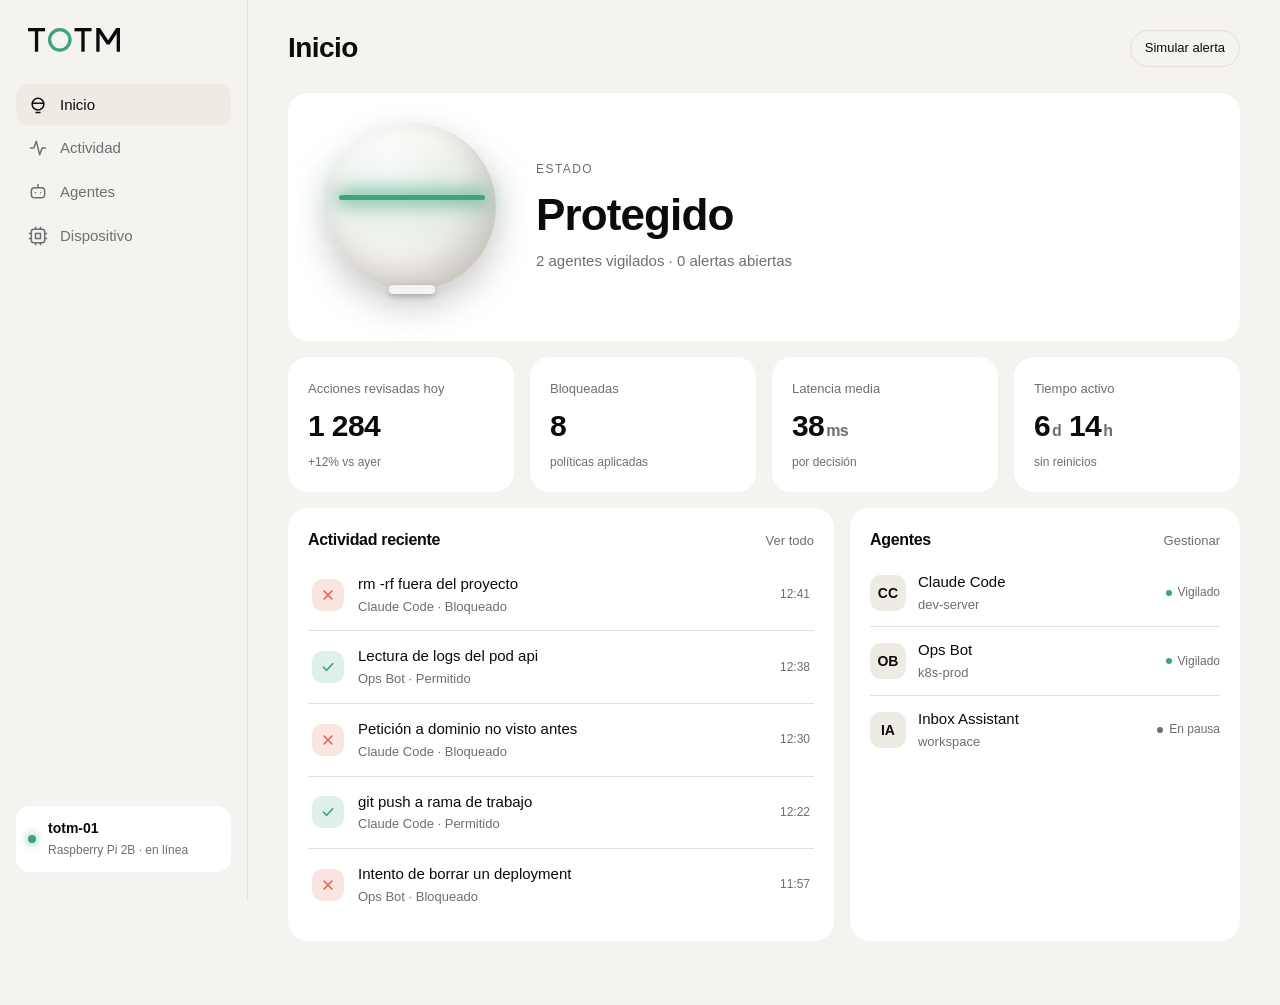
==== app/index.html @ 93d0ed37 "Add TOTM brand, responsive app UI prototype and Meshy 3D generator - brand/: wordmark with jade O ri" ====
<!doctype html>
<html lang="es" data-state="ok">
<head>
  <meta charset="utf-8">
  <meta name="viewport" content="width=device-width,initial-scale=1,viewport-fit=cover">
  <meta name="theme-color" content="#0B0B0C">
  <title>TOTM</title>
  <link rel="icon" href="favicon.svg" type="image/svg+xml">
  <link rel="stylesheet" href="styles.css">
</head>
<body>
  <div class="shell">
    <!-- Sidebar (desktop) -->
    <aside class="sidebar">
      <a class="brand" href="#inicio" aria-label="TOTM inicio">
        <svg viewBox="0 0 388 100" class="wordmark" aria-hidden="true">
          <g fill="currentColor">
            <rect x="0" y="0" width="72" height="14"/><rect x="29" y="0" width="14" height="100"/>
            <rect x="196" y="0" width="72" height="14"/><rect x="225" y="0" width="14" height="100"/>
            <path d="M288 100V0h16l34 52 34-52h16v100h-14V24l-30 46h-12l-30-46v76z"/>
          </g>
          <circle cx="134" cy="50" r="43" fill="none" stroke="var(--state)" stroke-width="14"/>
        </svg>
      </a>
      <nav class="nav" aria-label="Principal"></nav>
      <div class="device-chip">
        <span class="dot"></span>
        <div><strong>totm-01</strong><small>Raspberry Pi 2B · en línea</small></div>
      </div>
    </aside>

    <main class="main">
      <header class="topbar">
        <h1 id="view-title">Inicio</h1>
        <div class="topbar-actions">
          <button class="pill" id="demo-toggle" title="Simular un cambio de estado">Simular alerta</button>
        </div>
      </header>

      <section class="view" data-view="inicio">
        <div class="hero card">
          <div class="orb" aria-hidden="true"><span class="band"></span><span class="base"></span></div>
          <div class="hero-text">
            <p class="eyebrow" id="state-eyebrow">Estado</p>
            <h2 id="state-title">Protegido</h2>
            <p id="state-sub">3 agentes vigilados · 0 alertas abiertas</p>
          </div>
        </div>

        <div class="stats">
          <div class="card stat"><small>Acciones revisadas hoy</small><strong>1 284</strong><span class="delta">+12% vs ayer</span></div>
          <div class="card stat"><small>Bloqueadas</small><strong id="stat-blocked">7</strong><span class="delta">políticas aplicadas</span></div>
          <div class="card stat"><small>Latencia media</small><strong>38<em>ms</em></strong><span class="delta">por decisión</span></div>
          <div class="card stat"><small>Tiempo activo</small><strong>6<em>d</em> 14<em>h</em></strong><span class="delta">sin reinicios</span></div>
        </div>

        <div class="split">
          <div class="card">
            <div class="card-head"><h3>Actividad reciente</h3><a href="#actividad">Ver todo</a></div>
            <ul class="feed" id="feed-home"></ul>
          </div>
          <div class="card">
            <div class="card-head"><h3>Agentes</h3><a href="#agentes">Gestionar</a></div>
            <ul class="agents compact" id="agents-home"></ul>
          </div>
        </div>
      </section>

      <section class="view" data-view="actividad" hidden>
        <div class="filters" role="tablist">
          <button class="chip is-active" data-filter="all">Todo</button>
          <button class="chip" data-filter="block">Bloqueado</button>
          <button class="chip" data-filter="warn">Alerta</button>
          <button class="chip" data-filter="allow">Permitido</button>
        </div>
        <div class="card"><ul class="feed" id="feed-all"></ul></div>
      </section>

      <section class="view" data-view="agentes" hidden>
        <ul class="agents grid" id="agents-all"></ul>
      </section>

      <section class="view" data-view="dispositivo" hidden>
        <div class="split">
          <div class="card device-card">
            <div class="orb small" aria-hidden="true"><span class="band"></span><span class="base"></span></div>
            <dl class="specs">
              <div><dt>Nombre</dt><dd>totm-01</dd></div>
              <div><dt>Hardware</dt><dd>Raspberry Pi 2 Model B</dd></div>
              <div><dt>Firmware</dt><dd>TOTM v1.1 · prototype</dd></div>
              <div><dt>Red</dt><dd>Ethernet · 192.168.1.42</dd></div>
              <div><dt>Temperatura</dt><dd>47 °C</dd></div>
              <div><dt>Memoria</dt><dd>412 / 1024 MB</dd></div>
            </dl>
          </div>
          <div class="card">
            <div class="card-head"><h3>Ajustes</h3></div>
            <ul class="settings">
              <li><div><strong>Modo estricto</strong><small>Bloquear toda acción sin política explícita</small></div><button class="switch" role="switch" aria-checked="true"></button></li>
              <li><div><strong>Luz del tótem</strong><small>Mostrar el estado en la banda de luz</small></div><button class="switch" role="switch" aria-checked="true"></button></li>
              <li><div><strong>Notificaciones push</strong><small>Avisar en el móvil ante una alerta</small></div><button class="switch" role="switch" aria-checked="true"></button></li>
              <li><div><strong>Registro local</strong><small>Guardar eventos solo en el dispositivo</small></div><button class="switch" role="switch" aria-checked="false"></button></li>
            </ul>
          </div>
        </div>
      </section>
    </main>
  </div>

  <!-- Tab bar (mobile) -->
  <nav class="tabbar" aria-label="Principal"></nav>

  <!-- Detalle de evento -->
  <div class="sheet-backdrop" hidden></div>
  <div class="sheet" role="dialog" aria-modal="true" aria-labelledby="sheet-title" hidden>
    <div class="grabber"></div>
    <p class="eyebrow" id="sheet-kind"></p>
    <h3 id="sheet-title"></h3>
    <pre class="code" id="sheet-cmd"></pre>
    <dl class="specs" id="sheet-meta"></dl>
    <div class="sheet-actions">
      <button class="btn ghost" data-close>Cerrar</button>
      <button class="btn primary" data-close id="sheet-primary">Mantener bloqueado</button>
    </div>
  </div>

  <script src="app.js"></script>
</body>
</html>
---- app/styles.css ----
:root {
  --obsidian: #0B0B0C;
  --bone: #F5F3EF;
  --jade: #3FA37C;
  --amber: #E8A33D;
  --danger: #E5604D;

  --bg: var(--obsidian);
  --surface: #151517;
  --surface-2: #1D1D20;
  --line: #26262A;
  --text: var(--bone);
  --muted: #8C8C92;
  --state: var(--jade);

  --radius: 20px;
  --font: -apple-system, BlinkMacSystemFont, "SF Pro Text", "Inter", "Segoe UI", sans-serif;
  --mono: ui-monospace, "SF Mono", Menlo, monospace;
}
[data-state="alert"] { --state: var(--amber); }

@media (prefers-color-scheme: light) {
  :root:not([data-theme="dark"]) {
    --bg: var(--bone);
    --surface: #FFFFFF;
    --surface-2: #EEEBE5;
    --line: #E4E0D8;
    --text: var(--obsidian);
    --muted: #6E6E73;
  }
}

* { box-sizing: border-box; }
html, body { margin: 0; background: var(--bg); color: var(--text); font: 15px/1.45 var(--font); -webkit-font-smoothing: antialiased; }
button { font: inherit; color: inherit; cursor: pointer; }
a { color: inherit; }
h1, h2, h3 { margin: 0; letter-spacing: -0.02em; }

/* ---------- Layout ---------- */
.shell { display: grid; grid-template-columns: 248px 1fr; min-height: 100vh; }
.sidebar {
  position: sticky; top: 0; height: 100vh;
  display: flex; flex-direction: column; gap: 32px;
  padding: 28px 16px; border-right: 1px solid var(--line);
}
.brand { padding: 0 12px; color: var(--text); }
.wordmark { width: 92px; height: auto; display: block; }
.wordmark circle { transition: stroke .6s ease; }

.nav { display: flex; flex-direction: column; gap: 2px; }
.nav a {
  display: flex; align-items: center; gap: 12px;
  padding: 10px 12px; border-radius: 12px; text-decoration: none; color: var(--muted);
}
.nav a:hover { background: var(--surface); color: var(--text); }
.nav a[aria-current="page"] { background: var(--surface-2); color: var(--text); }
.nav svg, .tabbar svg { width: 20px; height: 20px; flex: none; }
.nav .badge { margin-left: auto; }

.device-chip {
  margin-top: auto; display: flex; gap: 12px; align-items: center;
  padding: 12px; border-radius: 14px; background: var(--surface);
}
.device-chip strong { display: block; font-size: 14px; }
.device-chip small { color: var(--muted); font-size: 12px; }
.dot { width: 8px; height: 8px; border-radius: 50%; background: var(--state); box-shadow: 0 0 10px var(--state); flex: none; transition: background .6s; }

.main { padding: 28px 40px 64px; max-width: 1200px; width: 100%; }
.topbar { display: flex; align-items: center; justify-content: space-between; margin-bottom: 24px; }
.topbar h1 { font-size: 28px; font-weight: 600; }
.view { display: flex; flex-direction: column; gap: 16px; }
.view[hidden] { display: none; }

/* ---------- Building blocks ---------- */
.card { background: var(--surface); border-radius: var(--radius); padding: 20px; }
.card-head { display: flex; align-items: baseline; justify-content: space-between; margin-bottom: 8px; }
.card-head h3 { font-size: 16px; font-weight: 600; }
.card-head a { color: var(--muted); font-size: 13px; text-decoration: none; }
.eyebrow { margin: 0; font-size: 12px; letter-spacing: .12em; text-transform: uppercase; color: var(--muted); }
.pill, .chip {
  border: 1px solid var(--line); background: transparent; border-radius: 999px; padding: 8px 14px; font-size: 13px;
}
.pill:hover, .chip:hover { background: var(--surface); }
.chip.is-active { background: var(--text); color: var(--bg); border-color: var(--text); }
.badge {
  min-width: 20px; height: 20px; padding: 0 6px; border-radius: 10px; font-size: 11px; font-weight: 600;
  display: inline-grid; place-items: center; background: var(--amber); color: var(--obsidian);
}
.split { display: grid; grid-template-columns: 1.4fr 1fr; gap: 16px; }

/* ---------- Hero / orb ---------- */
.hero { display: flex; align-items: center; gap: 40px; padding: 40px; }
.hero h2 { font-size: 44px; font-weight: 600; margin: 4px 0; }
.hero p#state-sub { margin: 0; color: var(--muted); }
#state-title { transition: color .6s; }
[data-state="alert"] #state-title { color: var(--amber); }

.orb { position: relative; width: 168px; aspect-ratio: 1; flex: none; }
.orb::before { /* esfera */
  content: ""; position: absolute; inset: 0 0 12% 0; margin: auto; aspect-ratio: 1; border-radius: 50%;
  background: radial-gradient(circle at 35% 30%, #FFFFFF 0%, var(--bone) 45%, #D9D5CD 100%);
  box-shadow: inset -10px -14px 30px rgba(0,0,0,.12), 0 14px 36px rgba(0,0,0,.22);
}
.orb .band {
  position: absolute; left: 0; right: 0; top: 37%; height: 5px; margin: 0 auto; width: 87%;
  border-radius: 3px; background: var(--state);
  box-shadow: 0 0 18px 2px var(--state), 0 0 48px 6px color-mix(in srgb, var(--state) 45%, transparent);
  animation: breathe 4s ease-in-out infinite; transition: background .6s, box-shadow .6s;
}
.orb .base {
  position: absolute; bottom: 4%; left: 50%; transform: translateX(-50%);
  width: 28%; height: 5%; border-radius: 99px; background: var(--bone); box-shadow: 0 2px 6px rgba(0,0,0,.25);
}
.orb.small { width: 120px; }
[data-state="alert"] .orb .band { animation-duration: 1.4s; }
@keyframes breathe { 50% { opacity: .65; } }

/* ---------- Stats ---------- */
.stats { display: grid; grid-template-columns: repeat(4, 1fr); gap: 16px; }
.stat small { color: var(--muted); font-size: 13px; }
.stat strong { display: block; font-size: 30px; font-weight: 600; letter-spacing: -0.02em; margin: 6px 0 2px; }
.stat em { font-style: normal; font-size: 16px; color: var(--muted); margin-left: 2px; }
.stat .delta { font-size: 12px; color: var(--muted); }

/* ---------- Feed ---------- */
.feed { list-style: none; margin: 0; padding: 0; }
.feed li {
  display: grid; grid-template-columns: auto 1fr auto; gap: 14px; align-items: center;
  padding: 14px 4px; border-top: 1px solid var(--line); cursor: pointer;
}
.feed li:first-child { border-top: 0; }
.feed li:hover { background: color-mix(in srgb, var(--surface-2) 60%, transparent); border-radius: 12px; }
.feed .kind { width: 32px; height: 32px; border-radius: 10px; display: grid; place-items: center; }
.feed .kind svg { width: 16px; height: 16px; }
.kind.allow { background: color-mix(in srgb, var(--jade) 16%, transparent); color: var(--jade); }
.kind.warn { background: color-mix(in srgb, var(--amber) 18%, transparent); color: var(--amber); }
.kind.block { background: color-mix(in srgb, var(--danger) 16%, transparent); color: var(--danger); }
.feed .what { min-width: 0; }
.feed .what strong { display: block; font-weight: 500; white-space: nowrap; overflow: hidden; text-overflow: ellipsis; }
.feed .what small { color: var(--muted); font-size: 13px; }
.feed time { color: var(--muted); font-size: 12px; font-variant-numeric: tabular-nums; }
.feed li.is-new { animation: slidein .5s ease; }
@keyframes slidein { from { opacity: 0; transform: translateY(-6px); } }

/* ---------- Agents ---------- */
.agents { list-style: none; margin: 0; padding: 0; }
.agents.grid { display: grid; grid-template-columns: repeat(auto-fill, minmax(280px, 1fr)); gap: 16px; }
.agents.grid li { background: var(--surface); border-radius: var(--radius); padding: 20px; display: flex; flex-direction: column; gap: 14px; }
.agents.compact li { display: flex; align-items: center; gap: 12px; padding: 12px 0; border-top: 1px solid var(--line); }
.agents.compact li:first-child { border-top: 0; }
.avatar {
  width: 36px; height: 36px; border-radius: 11px; display: grid; place-items: center; flex: none;
  background: var(--surface-2); font-weight: 600; font-size: 14px;
}
.agent-name strong { display: block; font-weight: 500; }
.agent-name small { color: var(--muted); font-size: 13px; }
.agent-row { display: flex; align-items: center; gap: 12px; }
.agent-status { margin-left: auto; display: flex; align-items: center; gap: 6px; font-size: 12px; color: var(--muted); }
.agent-status .dot { width: 6px; height: 6px; box-shadow: none; }
.agent-status.warn .dot { background: var(--amber); }
.agent-status.paused .dot { background: var(--muted); }
.perm { display: flex; flex-wrap: wrap; gap: 6px; }
.perm span { font-size: 12px; padding: 4px 10px; border-radius: 999px; background: var(--surface-2); color: var(--muted); }
.meter { height: 4px; border-radius: 2px; background: var(--surface-2); overflow: hidden; }
.meter i { display: block; height: 100%; background: var(--state); border-radius: 2px; }
.agents.grid small.meta { color: var(--muted); font-size: 12px; }

/* ---------- Device ---------- */
.device-card { display: flex; gap: 32px; align-items: center; }
.specs { margin: 0; display: grid; gap: 12px; flex: 1; }
.specs div { display: flex; justify-content: space-between; gap: 16px; font-size: 14px; }
.specs dt { color: var(--muted); }
.specs dd { margin: 0; text-align: right; }
.settings { list-style: none; margin: 0; padding: 0; }
.settings li { display: flex; align-items: center; gap: 16px; padding: 14px 0; border-top: 1px solid var(--line); }
.settings li:first-child { border-top: 0; }
.settings strong { display: block; font-weight: 500; }
.settings small { color: var(--muted); font-size: 13px; }
.switch {
  margin-left: auto; flex: none; width: 46px; height: 28px; border-radius: 14px; border: 0; padding: 0;
  background: var(--surface-2); position: relative; transition: background .2s;
}
.switch::after {
  content: ""; position: absolute; top: 3px; left: 3px; width: 22px; height: 22px; border-radius: 50%;
  background: #fff; box-shadow: 0 1px 3px rgba(0,0,0,.3); transition: transform .2s;
}
.switch[aria-checked="true"] { background: var(--jade); }
.switch[aria-checked="true"]::after { transform: translateX(18px); }

/* ---------- Sheet ---------- */
.sheet-backdrop { position: fixed; inset: 0; background: rgba(0,0,0,.5); backdrop-filter: blur(4px); z-index: 20; }
.sheet {
  position: fixed; z-index: 21; left: 50%; top: 50%; transform: translate(-50%, -50%);
  width: min(520px, calc(100% - 32px)); background: var(--surface); border-radius: 24px; padding: 28px;
  display: flex; flex-direction: column; gap: 14px; box-shadow: 0 30px 80px rgba(0,0,0,.4);
}
.sheet[hidden], .sheet-backdrop[hidden] { display: none; }
.sheet h3 { font-size: 22px; }
.grabber { display: none; }
.code {
  margin: 0; padding: 14px; border-radius: 12px; background: var(--bg); font: 13px/1.5 var(--mono);
  white-space: pre-wrap; word-break: break-all; color: var(--muted);
}
.sheet-actions { display: flex; gap: 10px; justify-content: flex-end; margin-top: 6px; }
.btn { border: 0; border-radius: 12px; padding: 12px 18px; font-weight: 500; }
.btn.ghost { background: var(--surface-2); }
.btn.primary { background: var(--text); color: var(--bg); }

/* ---------- Tab bar (mobile) ---------- */
.tabbar { display: none; }

@media (max-width: 1100px) {
  .stats { grid-template-columns: repeat(2, 1fr); }
  .split { grid-template-columns: 1fr; }
}

@media (max-width: 760px) {
  .shell { display: block; }
  .sidebar { display: none; }
  .main { padding: 16px 16px calc(96px + env(safe-area-inset-bottom)); }
  .topbar { margin: 8px 0 16px; }
  .topbar h1 { font-size: 32px; }
  .hero { flex-direction: column; text-align: center; gap: 16px; padding: 32px 20px; }
  .hero h2 { font-size: 36px; }
  .orb { width: 148px; }
  .stats { gap: 10px; }
  .card { padding: 16px; }
  .stat strong { font-size: 24px; }
  .device-card { flex-direction: column; align-items: stretch; }
  .device-card .orb { align-self: center; }
  .filters { overflow-x: auto; display: flex; gap: 8px; margin: 0 -16px; padding: 0 16px; scrollbar-width: none; }
  .chip { flex: none; }

  .tabbar {
    display: grid; grid-template-columns: repeat(4, 1fr);
    position: fixed; left: 0; right: 0; bottom: 0; z-index: 10;
    padding: 8px 8px calc(8px + env(safe-area-inset-bottom));
    background: color-mix(in srgb, var(--bg) 82%, transparent);
    backdrop-filter: saturate(180%) blur(20px); -webkit-backdrop-filter: saturate(180%) blur(20px);
    border-top: 1px solid var(--line);
  }
  .tabbar a {
    position: relative; display: flex; flex-direction: column; align-items: center; gap: 3px;
    padding: 6px 0; text-decoration: none; color: var(--muted); font-size: 11px;
  }
  .tabbar a[aria-current="page"] { color: var(--text); }
  .tabbar .badge { position: absolute; top: 0; left: calc(50% + 6px); min-width: 16px; height: 16px; font-size: 10px; }

  .sheet {
    top: auto; bottom: 0; left: 0; transform: none; width: 100%;
    border-radius: 24px 24px 0 0; padding: 12px 20px calc(24px + env(safe-area-inset-bottom));
    animation: up .3s ease;
  }
  .grabber { display: block; width: 36px; height: 5px; border-radius: 3px; background: var(--line); margin: 0 auto 8px; }
  .sheet-actions .btn { flex: 1; }
  @keyframes up { from { transform: translateY(100%); } }
}

@media (prefers-reduced-motion: reduce) {
  *, *::before, *::after { animation: none !important; transition: none !important; }
}
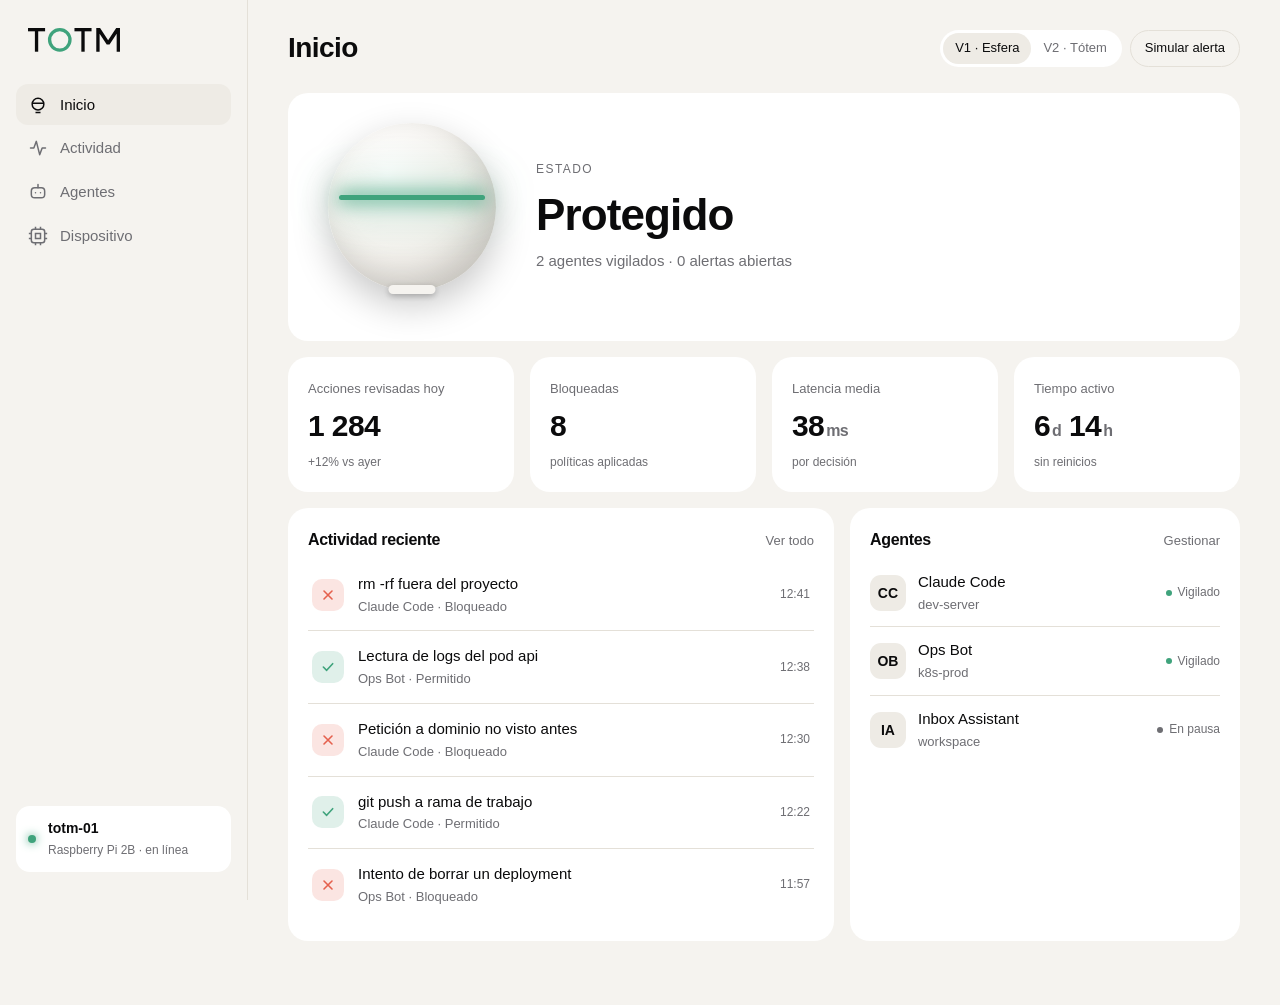
==== commit 17bd184a: "Add two design versions: sphere (V1) and totem (V2) - totm-3d/cad/build.py: parametric 3D models (no" ====
--- a/app/index.html
+++ b/app/index.html
@@ -1,5 +1,5 @@
 <!doctype html>
-<html lang="es" data-state="ok">
+<html lang="es" data-state="ok" data-variant="esfera">
 <head>
   <meta charset="utf-8">
   <meta name="viewport" content="width=device-width,initial-scale=1,viewport-fit=cover">
@@ -33,6 +33,9 @@
       <header class="topbar">
         <h1 id="view-title">Inicio</h1>
         <div class="topbar-actions">
+          <div class="variant" role="group" aria-label="Versión de diseño">
+            <button data-variant="esfera">V1 · Esfera</button><button data-variant="totem">V2 · Tótem</button>
+          </div>
           <button class="pill" id="demo-toggle" title="Simular un cambio de estado">Simular alerta</button>
         </div>
       </header>
@@ -40,11 +43,13 @@
       <section class="view" data-view="inicio">
         <div class="hero card">
           <div class="orb" aria-hidden="true"><span class="band"></span><span class="base"></span></div>
+          <div class="totem" aria-hidden="true"><span class="ring" data-layer="secretos"></span><span class="ring" data-layer="red"></span><span class="ring" data-layer="comandos"></span><span class="base"></span></div>
           <div class="hero-text">
             <p class="eyebrow" id="state-eyebrow">Estado</p>
             <h2 id="state-title">Protegido</h2>
             <p id="state-sub">3 agentes vigilados · 0 alertas abiertas</p>
           </div>
+          <ul class="layers" id="layers"></ul>
         </div>
 
         <div class="stats">
@@ -84,6 +89,7 @@
         <div class="split">
           <div class="card device-card">
             <div class="orb small" aria-hidden="true"><span class="band"></span><span class="base"></span></div>
+            <div class="totem small" aria-hidden="true"><span class="ring" data-layer="secretos"></span><span class="ring" data-layer="red"></span><span class="ring" data-layer="comandos"></span><span class="base"></span></div>
             <dl class="specs">
               <div><dt>Nombre</dt><dd>totm-01</dd></div>
               <div><dt>Hardware</dt><dd>Raspberry Pi 2 Model B</dd></div>
--- a/app/styles.css
+++ b/app/styles.css
@@ -114,6 +114,43 @@
 .orb.small { width: 120px; }
 [data-state="alert"] .orb .band { animation-duration: 1.4s; }
 @keyframes breathe { 50% { opacity: .65; } }
+
+/* ---------- V2 · Tótem ---------- */
+.totem {
+  position: relative; flex: none; width: 66px; height: 200px; margin: 0 51px;
+  border-radius: 12px 12px 10px 10px;
+  clip-path: polygon(6% 0, 94% 0, 100% 97%, 0 97%);
+  background: linear-gradient(90deg, #D9D5CD 0%, #FFFFFF 38%, var(--bone) 60%, #CFCBC3 100%);
+}
+.totem .ring {
+  position: absolute; left: 0; right: 0; height: 4px; background: var(--jade);
+  box-shadow: 0 0 14px 2px var(--jade); transition: background .6s, box-shadow .6s;
+}
+.totem .ring:nth-child(1) { top: 22%; }
+.totem .ring:nth-child(2) { top: 41%; }
+.totem .ring:nth-child(3) { top: 60%; }
+.totem .ring.is-alert { background: var(--amber); box-shadow: 0 0 16px 3px var(--amber); animation: breathe 1.4s ease-in-out infinite; }
+.totem .base { position: absolute; bottom: 0; left: 12%; right: 12%; height: 3%; background: #BDB9B1; border-radius: 3px; }
+.totem.small { height: 150px; width: 50px; margin: 0 35px; }
+.totem.small .ring { height: 3px; }
+
+.layers { list-style: none; margin: 0 0 0 auto; padding: 0; display: flex; flex-direction: column; gap: 8px; min-width: 260px; }
+.layers li { display: flex; align-items: center; gap: 12px; padding: 12px 14px; border-radius: 14px; background: var(--surface-2); }
+.layers .lv { width: 18px; height: 4px; border-radius: 2px; background: var(--jade); flex: none; }
+.layers strong { display: block; font-weight: 500; font-size: 14px; }
+.layers small { color: var(--muted); font-size: 12px; }
+.layers .st { margin-left: auto; font-size: 12px; color: var(--muted); }
+.layers li.is-alert { box-shadow: inset 0 0 0 1px var(--amber); }
+.layers li.is-alert .lv { background: var(--amber); }
+.layers li.is-alert .st { color: var(--amber); }
+
+[data-variant="esfera"] .totem, [data-variant="esfera"] .layers { display: none; }
+[data-variant="totem"] .orb { display: none; }
+
+.topbar-actions { display: flex; gap: 8px; align-items: center; }
+.variant { display: flex; background: var(--surface); border-radius: 999px; padding: 3px; }
+.variant button { border: 0; background: none; color: var(--muted); padding: 6px 12px; border-radius: 999px; font-size: 13px; }
+.variant button[aria-pressed="true"] { background: var(--surface-2); color: var(--text); }
 
 /* ---------- Stats ---------- */
 .stats { display: grid; grid-template-columns: repeat(4, 1fr); gap: 16px; }
@@ -223,6 +260,9 @@
   .hero { flex-direction: column; text-align: center; gap: 16px; padding: 32px 20px; }
   .hero h2 { font-size: 36px; }
   .orb { width: 148px; }
+  .layers { margin: 0; width: 100%; min-width: 0; text-align: left; }
+  .topbar { flex-wrap: wrap; gap: 12px; }
+  .topbar-actions { width: 100%; justify-content: space-between; }
   .stats { gap: 10px; }
   .card { padding: 16px; }
   .stat strong { font-size: 24px; }
